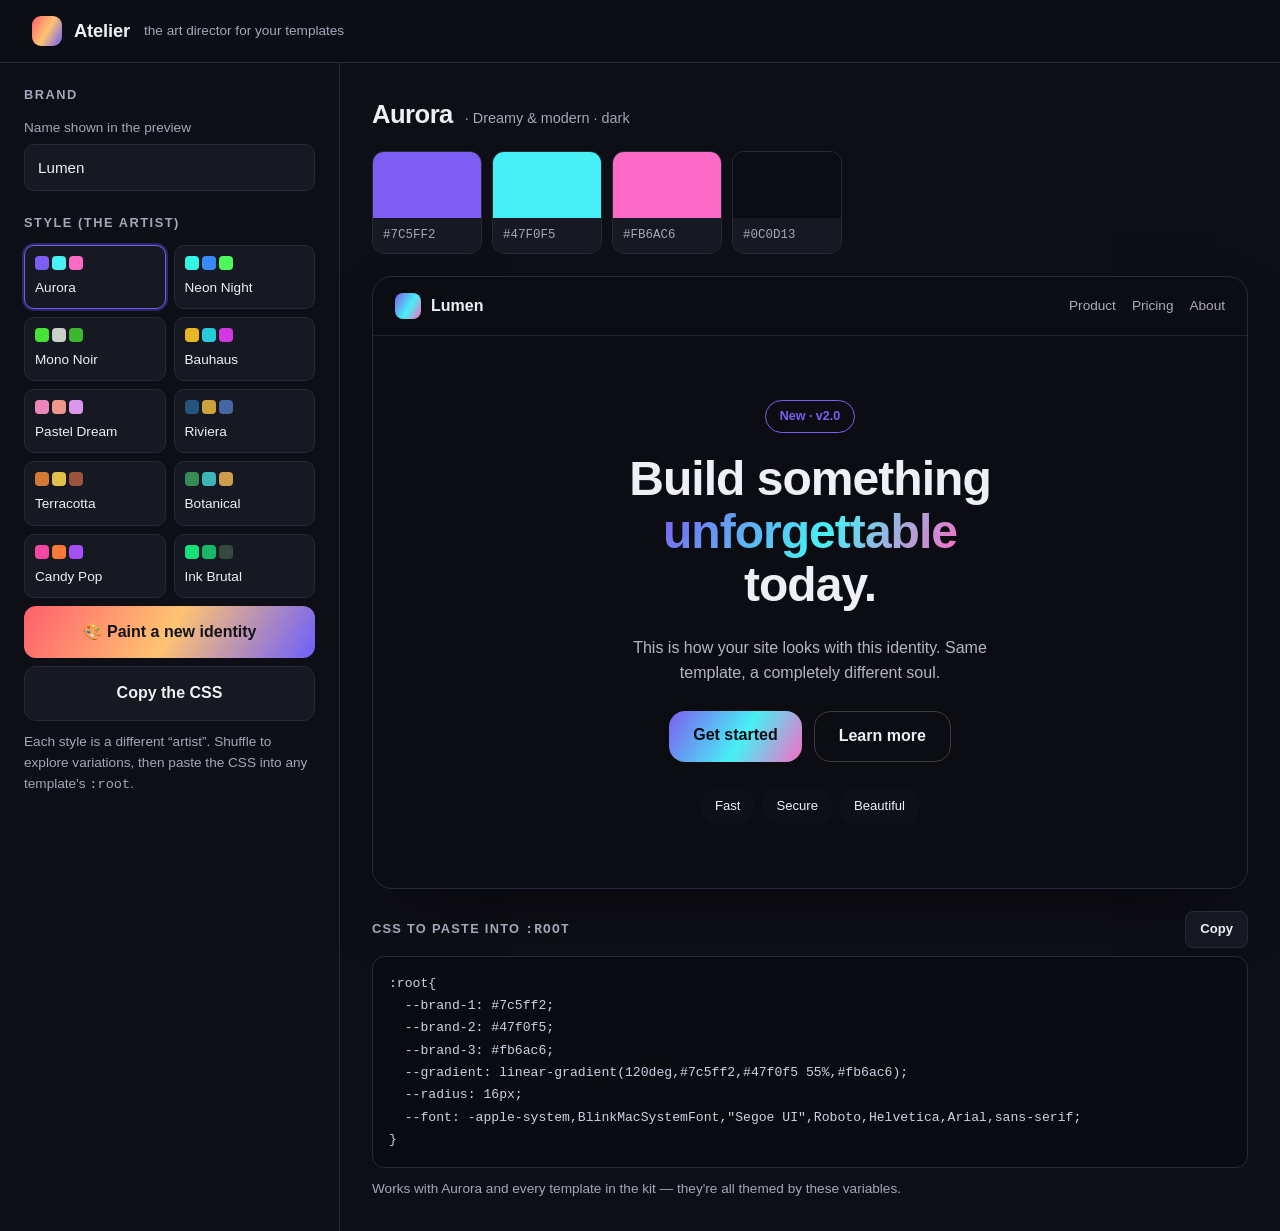
==== atelier/index.html @ 0f5efcd7 "Add Atelier — an identity generator that gives every site a unique look atelier/index.html: a self-c" ====
<!DOCTYPE html>
<html lang="en">
<head>
  <meta charset="UTF-8" />
  <meta name="viewport" content="width=device-width, initial-scale=1.0" />
  <title>Atelier — give every site its own identity</title>
  <meta name="description" content="An art director in your browser: generate a unique visual identity (palette, gradient, type, style) for any template. Copy the CSS and paste it in." />
  <link rel="icon" href="data:image/svg+xml,%3Csvg xmlns='http://www.w3.org/2000/svg' viewBox='0 0 32 32'%3E%3Cdefs%3E%3ClinearGradient id='g' x1='0' y1='0' x2='1' y2='1'%3E%3Cstop offset='0' stop-color='%23ff5f6d'/%3E%3Cstop offset='.5' stop-color='%23ffc371'/%3E%3Cstop offset='1' stop-color='%236d5efc'/%3E%3C/linearGradient%3E%3C/defs%3E%3Ccircle cx='16' cy='16' r='15' fill='url(%23g)'/%3E%3C/svg%3E" />
  <style>
    *{box-sizing:border-box;margin:0}
    :root{
      --ui-bg:#0e0f16; --ui-panel:#161822; --ui-border:#262a38; --ui-text:#eef0f6; --ui-soft:#a3a7b8;
    }
    body{font-family:-apple-system,BlinkMacSystemFont,"Segoe UI",Roboto,Helvetica,Arial,sans-serif;
      background:var(--ui-bg);color:var(--ui-text);line-height:1.55;-webkit-font-smoothing:antialiased}
    a{color:inherit}
    .top{display:flex;align-items:center;gap:12px;padding:16px clamp(16px,4vw,32px);border-bottom:1px solid var(--ui-border);position:sticky;top:0;background:color-mix(in srgb,var(--ui-bg) 85%,transparent);backdrop-filter:blur(10px);z-index:5}
    .logo{width:30px;height:30px;border-radius:9px;background:linear-gradient(120deg,#ff5f6d,#ffc371 50%,#6d5efc)}
    .top b{font-size:1.15rem;font-weight:800;letter-spacing:-.01em}
    .top .sub{color:var(--ui-soft);font-size:.85rem;margin-left:2px}
    .top .spacer{flex:1}
    .layout{display:grid;grid-template-columns:340px 1fr;gap:0;min-height:calc(100vh - 63px)}
    /* controls */
    .panel{border-right:1px solid var(--ui-border);padding:22px clamp(16px,2vw,24px);overflow:auto}
    .panel h2{font-size:.8rem;text-transform:uppercase;letter-spacing:.12em;color:var(--ui-soft);margin:22px 0 12px;font-weight:700}
    .panel h2:first-child{margin-top:0}
    .field{margin-bottom:14px}
    .field label{display:block;font-size:.85rem;color:var(--ui-soft);margin-bottom:6px}
    .field input{width:100%;padding:11px 13px;border-radius:10px;border:1px solid var(--ui-border);background:var(--ui-panel);color:var(--ui-text);font:inherit;font-size:.95rem}
    .field input:focus{outline:none;border-color:#6d5efc}
    .styles{display:grid;grid-template-columns:1fr 1fr;gap:8px}
    .style-btn{padding:10px;border-radius:10px;border:1px solid var(--ui-border);background:var(--ui-panel);color:var(--ui-text);cursor:pointer;font:inherit;font-size:.85rem;text-align:left;transition:border-color .15s,transform .1s}
    .style-btn:hover{border-color:#6d5efc}
    .style-btn.active{border-color:#6d5efc;box-shadow:0 0 0 2px rgba(109,94,252,.3)}
    .style-btn .sw{display:flex;gap:3px;margin-bottom:7px}
    .style-btn .sw i{width:14px;height:14px;border-radius:4px}
    .btn{display:inline-flex;align-items:center;justify-content:center;gap:8px;width:100%;padding:14px;border-radius:12px;border:0;cursor:pointer;font:inherit;font-weight:700;font-size:1rem;margin-top:8px}
    .btn-primary{background:linear-gradient(120deg,#ff5f6d,#ffc371 50%,#6d5efc);color:#12121a}
    .btn-primary:hover{filter:brightness(1.05)}
    .btn-ghost{background:var(--ui-panel);color:var(--ui-text);border:1px solid var(--ui-border)}
    .btn-ghost:hover{border-color:#6d5efc}
    /* stage */
    .stage{padding:clamp(16px,3vw,32px);overflow:auto}
    .identity-name{display:flex;align-items:baseline;gap:12px;flex-wrap:wrap;margin-bottom:6px}
    .identity-name h1{font-size:1.6rem;font-weight:800;letter-spacing:-.02em}
    .identity-name span{color:var(--ui-soft);font-size:.9rem}
    .swatches{display:flex;gap:10px;margin:16px 0 22px;flex-wrap:wrap}
    .swatch{border-radius:12px;overflow:hidden;border:1px solid var(--ui-border);width:110px}
    .swatch .chip{height:66px}
    .swatch .hex{padding:8px 10px;font-family:ui-monospace,Menlo,monospace;font-size:.78rem;background:var(--ui-panel);color:var(--ui-soft);text-transform:uppercase}
    /* preview card renders using the generated identity vars */
    .preview{border-radius:20px;overflow:hidden;border:1px solid var(--ui-border);box-shadow:0 30px 70px -30px rgba(0,0,0,.7)}
    .pv-nav{display:flex;align-items:center;gap:10px;padding:16px 22px;border-bottom:1px solid rgba(128,128,128,.18)}
    .pv-mark{width:26px;height:26px;border-radius:8px;background:var(--gradient)}
    .pv-brand{font-weight:800;font-family:var(--font-h)}
    .pv-links{margin-left:auto;display:flex;gap:16px;font-size:.85rem;opacity:.7}
    .pv-hero{padding:clamp(32px,6vw,64px) clamp(22px,4vw,48px);text-align:center}
    .pv-badge{display:inline-block;padding:6px 14px;border-radius:999px;font-size:.78rem;border:1px solid rgba(128,128,128,.3);margin-bottom:20px;font-weight:600}
    .pv-hero h2{font-family:var(--font-h);font-size:clamp(1.9rem,4vw,3rem);line-height:1.1;letter-spacing:-.02em;max-width:16ch;margin:0 auto .5em;font-weight:800}
    .pv-hero .grad{background:var(--gradient);-webkit-background-clip:text;background-clip:text;color:transparent}
    .pv-hero p{font-family:var(--font-b);max-width:44ch;margin:0 auto 26px;opacity:.75}
    .pv-cta{display:inline-flex;gap:12px;flex-wrap:wrap;justify-content:center}
    .pv-btn{padding:12px 24px;border-radius:var(--radius);font-weight:600;cursor:default;font-family:var(--font-b)}
    .pv-btn.solid{background:var(--gradient);color:#0c0c12}
    .pv-btn.outline{border:1px solid rgba(128,128,128,.4)}
    .pv-chips{display:flex;gap:8px;justify-content:center;flex-wrap:wrap;margin-top:26px}
    .pv-chip{padding:8px 14px;border-radius:var(--radius);font-size:.82rem;font-family:var(--font-b)}
    /* css output */
    .output{margin-top:22px}
    .output-head{display:flex;align-items:center;justify-content:space-between;margin-bottom:8px}
    .output-head h3{font-size:.8rem;text-transform:uppercase;letter-spacing:.1em;color:var(--ui-soft)}
    .copy{padding:7px 14px;border-radius:8px;border:1px solid var(--ui-border);background:var(--ui-panel);color:var(--ui-text);cursor:pointer;font:inherit;font-size:.82rem;font-weight:600}
    .copy:hover{border-color:#6d5efc}
    pre{background:#0a0b11;border:1px solid var(--ui-border);border-radius:12px;padding:16px;overflow:auto;font-family:ui-monospace,Menlo,monospace;font-size:.82rem;color:#cdd2e4;line-height:1.7}
    .hint{color:var(--ui-soft);font-size:.85rem;margin-top:10px}
    @media(max-width:820px){.layout{grid-template-columns:1fr}.panel{border-right:0;border-bottom:1px solid var(--ui-border)}}
  </style>
</head>
<body>
  <header class="top">
    <span class="logo"></span>
    <b>Atelier</b><span class="sub">the art director for your templates</span>
    <span class="spacer"></span>
  </header>

  <div class="layout">
    <!-- CONTROLS -->
    <aside class="panel">
      <h2>Brand</h2>
      <div class="field">
        <label for="brand">Name shown in the preview</label>
        <input id="brand" type="text" value="Lumen" maxlength="24" />
      </div>

      <h2>Style (the artist)</h2>
      <div class="styles" id="styles"></div>

      <button class="btn btn-primary" id="shuffle">🎨 Paint a new identity</button>
      <button class="btn btn-ghost" id="copyBtn">Copy the CSS</button>
      <p class="hint">Each style is a different “artist”. Shuffle to explore variations, then paste the CSS into any template's <code>:root</code>.</p>
    </aside>

    <!-- STAGE -->
    <main class="stage">
      <div class="identity-name">
        <h1 id="idName">—</h1><span id="idTag"></span>
      </div>
      <div class="swatches" id="swatches"></div>

      <!-- live preview -->
      <div class="preview" id="preview">
        <div class="pv-nav">
          <span class="pv-mark"></span><span class="pv-brand" id="pvBrand">Lumen</span>
          <span class="pv-links"><span>Product</span><span>Pricing</span><span>About</span></span>
        </div>
        <div class="pv-hero">
          <span class="pv-badge" id="pvBadge">New · v2.0</span>
          <h2>Build something <span class="grad">unforgettable</span> today.</h2>
          <p>This is how your site looks with this identity. Same template, a completely different soul.</p>
          <div class="pv-cta">
            <span class="pv-btn solid">Get started</span>
            <span class="pv-btn outline">Learn more</span>
          </div>
          <div class="pv-chips" id="pvChips"></div>
        </div>
      </div>

      <!-- css output -->
      <div class="output">
        <div class="output-head">
          <h3>CSS to paste into <code>:root</code></h3>
          <button class="copy" id="copyBtn2">Copy</button>
        </div>
        <pre id="css"></pre>
        <p class="hint">Works with Aurora and every template in the kit — they're all themed by these variables.</p>
      </div>
    </main>
  </div>

  <script>
  (function(){
    "use strict";
    var SANS='-apple-system,BlinkMacSystemFont,"Segoe UI",Roboto,Helvetica,Arial,sans-serif';
    var SERIF='Georgia,"Times New Roman",serif';
    var MONO='ui-monospace,"SF Mono",Menlo,monospace';

    function rand(a,b){return a+Math.random()*(b-a);}
    function pick(arr){return arr[Math.floor(Math.random()*arr.length)];}
    function wrap(h){return (h%360+360)%360;}

    function hslToHex(h,s,l){
      s/=100; l/=100;
      var k=function(n){return (n+h/30)%12;};
      var a=s*Math.min(l,1-l);
      var f=function(n){return l-a*Math.max(-1,Math.min(k(n)-3,Math.min(9-k(n),1)));};
      var toHex=function(x){return Math.round(255*x).toString(16).padStart(2,'0');};
      return '#'+toHex(f(0))+toHex(f(8))+toHex(f(4));
    }

    // Each "artist" constrains hue/saturation/lightness, harmony, type and shape.
    var STYLES={
      aurora:{name:'Aurora',tag:'Dreamy & modern',mode:'dark',fh:SANS,fb:SANS,radius:16,
        gen:function(){var h=rand(250,275);return {c:[[h,85,66],[wrap(h-70),90,62],[wrap(h+70),95,70]]};}},
      neon:{name:'Neon Night',tag:'Vivid & electric',mode:'dark',fh:SANS,fb:SANS,radius:12,
        gen:function(){var h=pick([175,190,300,320]);return {c:[[h,90,58],[wrap(h+40),95,60],[wrap(h-50),95,64]]};}},
      noir:{name:'Mono Noir',tag:'Bold & editorial',mode:'dark',fh:SERIF,fb:SANS,radius:6,
        gen:function(){var h=rand(0,360);return {c:[[h,75,55],[h,10,80],[h,60,45]]};}},
      bauhaus:{name:'Bauhaus',tag:'Primary & geometric',mode:'light',fh:SANS,fb:SANS,radius:4,
        gen:function(){var h=pick([5,45,220]);return {c:[[h,80,52],[wrap(h+140),70,50],[wrap(h+250),75,55]]};}},
      pastel:{name:'Pastel Dream',tag:'Soft & friendly',mode:'light',fh:SANS,fb:SANS,radius:22,
        gen:function(){var h=rand(0,360);return {c:[[h,70,72],[wrap(h+40),75,74],[wrap(h-40),70,76]]};}},
      riviera:{name:'Riviera',tag:'Elegant & trusted',mode:'light',fh:SERIF,fb:SANS,radius:10,
        gen:function(){var h=rand(205,225);return {c:[[h,55,32],[42,60,52],[wrap(h+10),40,45]]};}},
      terracotta:{name:'Terracotta',tag:'Warm & crafted',mode:'light',fh:SERIF,fb:SANS,radius:14,
        gen:function(){var h=rand(14,28);return {c:[[h,65,52],[wrap(h+22),70,58],[wrap(h-10),45,42]]};}},
      botanical:{name:'Botanical',tag:'Fresh & organic',mode:'light',fh:SERIF,fb:SANS,radius:16,
        gen:function(){var h=rand(120,155);return {c:[[h,45,38],[wrap(h+40),50,48],[38,55,55]]};}},
      candy:{name:'Candy Pop',tag:'Playful & loud',mode:'light',fh:SANS,fb:SANS,radius:20,
        gen:function(){var h=pick([330,20,285]);return {c:[[h,90,62],[wrap(h+50),95,60],[wrap(h-60),90,64]]};}},
      ink:{name:'Ink Brutal',tag:'Raw & confident',mode:'light',fh:MONO,fb:SANS,radius:2,
        gen:function(){var h=pick([0,225,150]);return {c:[[h,85,48],[h,80,40],[h,15,25]]};}}
    };

    var order=['aurora','neon','noir','bauhaus','pastel','riviera','terracotta','botanical','candy','ink'];
    var current='aurora';
    var lastHex={};

    function build(styleKey){
      var s=STYLES[styleKey];
      var g=s.gen();
      var hex=g.c.map(function(t){return hslToHex(wrap(t[0]),t[1],t[2]);});
      lastHex={c1:hex[0],c2:hex[1],c3:hex[2],style:s,mode:s.mode};
      render();
    }

    function render(){
      var s=lastHex.style;
      var mode=lastHex.mode;
      var bg = mode==='dark' ? '#0c0d13' : '#ffffff';
      var text = mode==='dark' ? '#eef0f6' : '#1a1a22';
      var soft = mode==='dark' ? '#0f1017' : '#f4f5f8';
      var gradient='linear-gradient(120deg,'+lastHex.c1+','+lastHex.c2+' 55%,'+lastHex.c3+')';

      // identity heading
      document.getElementById('idName').textContent=s.name;
      document.getElementById('idTag').textContent='· '+s.tag+' · '+(mode==='dark'?'dark':'light');

      // swatches
      var sw=document.getElementById('swatches'); sw.innerHTML='';
      [lastHex.c1,lastHex.c2,lastHex.c3,bg].forEach(function(hx,i){
        var d=document.createElement('div'); d.className='swatch';
        d.innerHTML='<div class="chip" style="background:'+hx+'"></div><div class="hex">'+hx+'</div>';
        sw.appendChild(d);
      });

      // preview
      var pv=document.getElementById('preview');
      pv.style.setProperty('--gradient',gradient);
      pv.style.setProperty('--radius',s.radius+'px');
      pv.style.setProperty('--font-h',s.fh);
      pv.style.setProperty('--font-b',s.fb);
      pv.style.background=bg; pv.style.color=text;
      document.getElementById('pvBrand').textContent=document.getElementById('brand').value||'Brand';
      var badge=document.getElementById('pvBadge'); badge.style.color=lastHex.c1; badge.style.borderColor=lastHex.c1;
      var chips=document.getElementById('pvChips'); chips.innerHTML='';
      ['Fast','Secure','Beautiful'].forEach(function(t){
        var c=document.createElement('span'); c.className='pv-chip'; c.textContent=t;
        c.style.background=soft; c.style.color=text; chips.appendChild(c);
      });

      // css output
      var css=':root{\n'
        +'  --brand-1: '+lastHex.c1+';\n'
        +'  --brand-2: '+lastHex.c2+';\n'
        +'  --brand-3: '+lastHex.c3+';\n'
        +'  --gradient: '+gradient+';\n'
        +'  --radius: '+s.radius+'px;\n'
        +'  --font: '+s.fh+';\n'
        +'}';
      document.getElementById('css').textContent=css;

      // active style button
      Array.prototype.forEach.call(document.querySelectorAll('.style-btn'),function(b){
        b.classList.toggle('active', b.dataset.key===findKey());
      });
    }

    function findKey(){ for(var k in STYLES){ if(STYLES[k]===lastHex.style) return k; } return current; }

    function copyCss(){
      var t=document.getElementById('css').textContent;
      navigator.clipboard && navigator.clipboard.writeText(t).then(function(){
        flash('Copied!');
      }).catch(function(){ fallbackCopy(t); });
      if(!navigator.clipboard) fallbackCopy(t);
    }
    function fallbackCopy(t){var ta=document.createElement('textarea');ta.value=t;document.body.appendChild(ta);ta.select();try{document.execCommand('copy');flash('Copied!');}catch(e){}document.body.removeChild(ta);}
    function flash(msg){var b=document.getElementById('copyBtn');var o=b.textContent;b.textContent='✓ '+msg;setTimeout(function(){b.textContent=o;},1200);}

    // build style buttons
    var wrapEl=document.getElementById('styles');
    order.forEach(function(k){
      var s=STYLES[k]; var g=s.gen();
      var hx=g.c.map(function(t){return hslToHex(wrap(t[0]),t[1],t[2]);});
      var btn=document.createElement('button');
      btn.className='style-btn'; btn.dataset.key=k;
      btn.innerHTML='<span class="sw"><i style="background:'+hx[0]+'"></i><i style="background:'+hx[1]+'"></i><i style="background:'+hx[2]+'"></i></span>'+s.name;
      btn.addEventListener('click',function(){current=k;build(k);});
      wrapEl.appendChild(btn);
    });

    document.getElementById('shuffle').addEventListener('click',function(){build(current);});
    document.getElementById('copyBtn').addEventListener('click',copyCss);
    document.getElementById('copyBtn2').addEventListener('click',copyCss);
    document.getElementById('brand').addEventListener('input',function(){document.getElementById('pvBrand').textContent=this.value||'Brand';});

    build('aurora');
  })();
  </script>
</body>
</html>
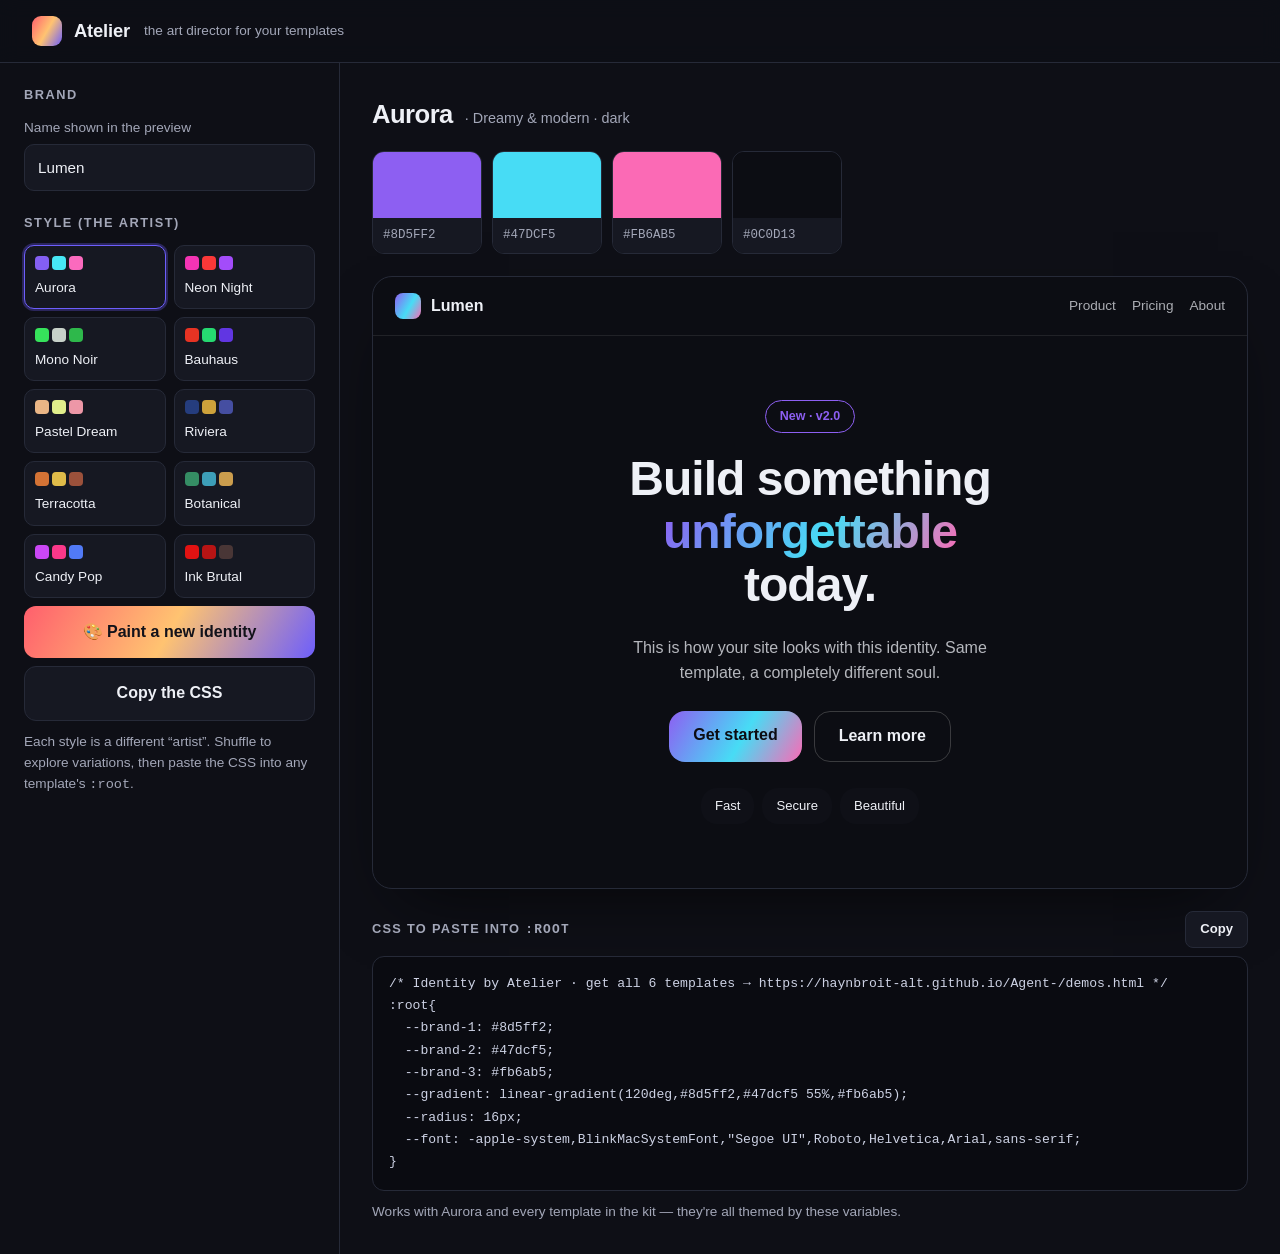
==== commit 19b2c75d: "Bake distribution into the product: OG share cards, SEO, viral loop - og.png + Open Graph/Twitter ca" ====
--- a/atelier/index.html
+++ b/atelier/index.html
@@ -5,6 +5,13 @@
   <meta name="viewport" content="width=device-width, initial-scale=1.0" />
   <title>Atelier — give every site its own identity</title>
   <meta name="description" content="An art director in your browser: generate a unique visual identity (palette, gradient, type, style) for any template. Copy the CSS and paste it in." />
+  <meta property="og:type" content="website" />
+  <meta property="og:title" content="Atelier — give every site its own identity" />
+  <meta property="og:description" content="Generate a unique palette, gradient and type for any template in one click. Free tool." />
+  <meta property="og:url" content="https://haynbroit-alt.github.io/Agent-/atelier/index.html" />
+  <meta property="og:image" content="https://haynbroit-alt.github.io/Agent-/og.png" />
+  <meta name="twitter:card" content="summary_large_image" />
+  <meta name="twitter:image" content="https://haynbroit-alt.github.io/Agent-/og.png" />
   <link rel="icon" href="data:image/svg+xml,%3Csvg xmlns='http://www.w3.org/2000/svg' viewBox='0 0 32 32'%3E%3Cdefs%3E%3ClinearGradient id='g' x1='0' y1='0' x2='1' y2='1'%3E%3Cstop offset='0' stop-color='%23ff5f6d'/%3E%3Cstop offset='.5' stop-color='%23ffc371'/%3E%3Cstop offset='1' stop-color='%236d5efc'/%3E%3C/linearGradient%3E%3C/defs%3E%3Ccircle cx='16' cy='16' r='15' fill='url(%23g)'/%3E%3C/svg%3E" />
   <style>
     *{box-sizing:border-box;margin:0}
@@ -229,7 +236,8 @@
       });
 
       // css output
-      var css=':root{\n'
+      var css='/* Identity by Atelier · get all 6 templates → https://haynbroit-alt.github.io/Agent-/demos.html */\n'
+        +':root{\n'
         +'  --brand-1: '+lastHex.c1+';\n'
         +'  --brand-2: '+lastHex.c2+';\n'
         +'  --brand-3: '+lastHex.c3+';\n'
